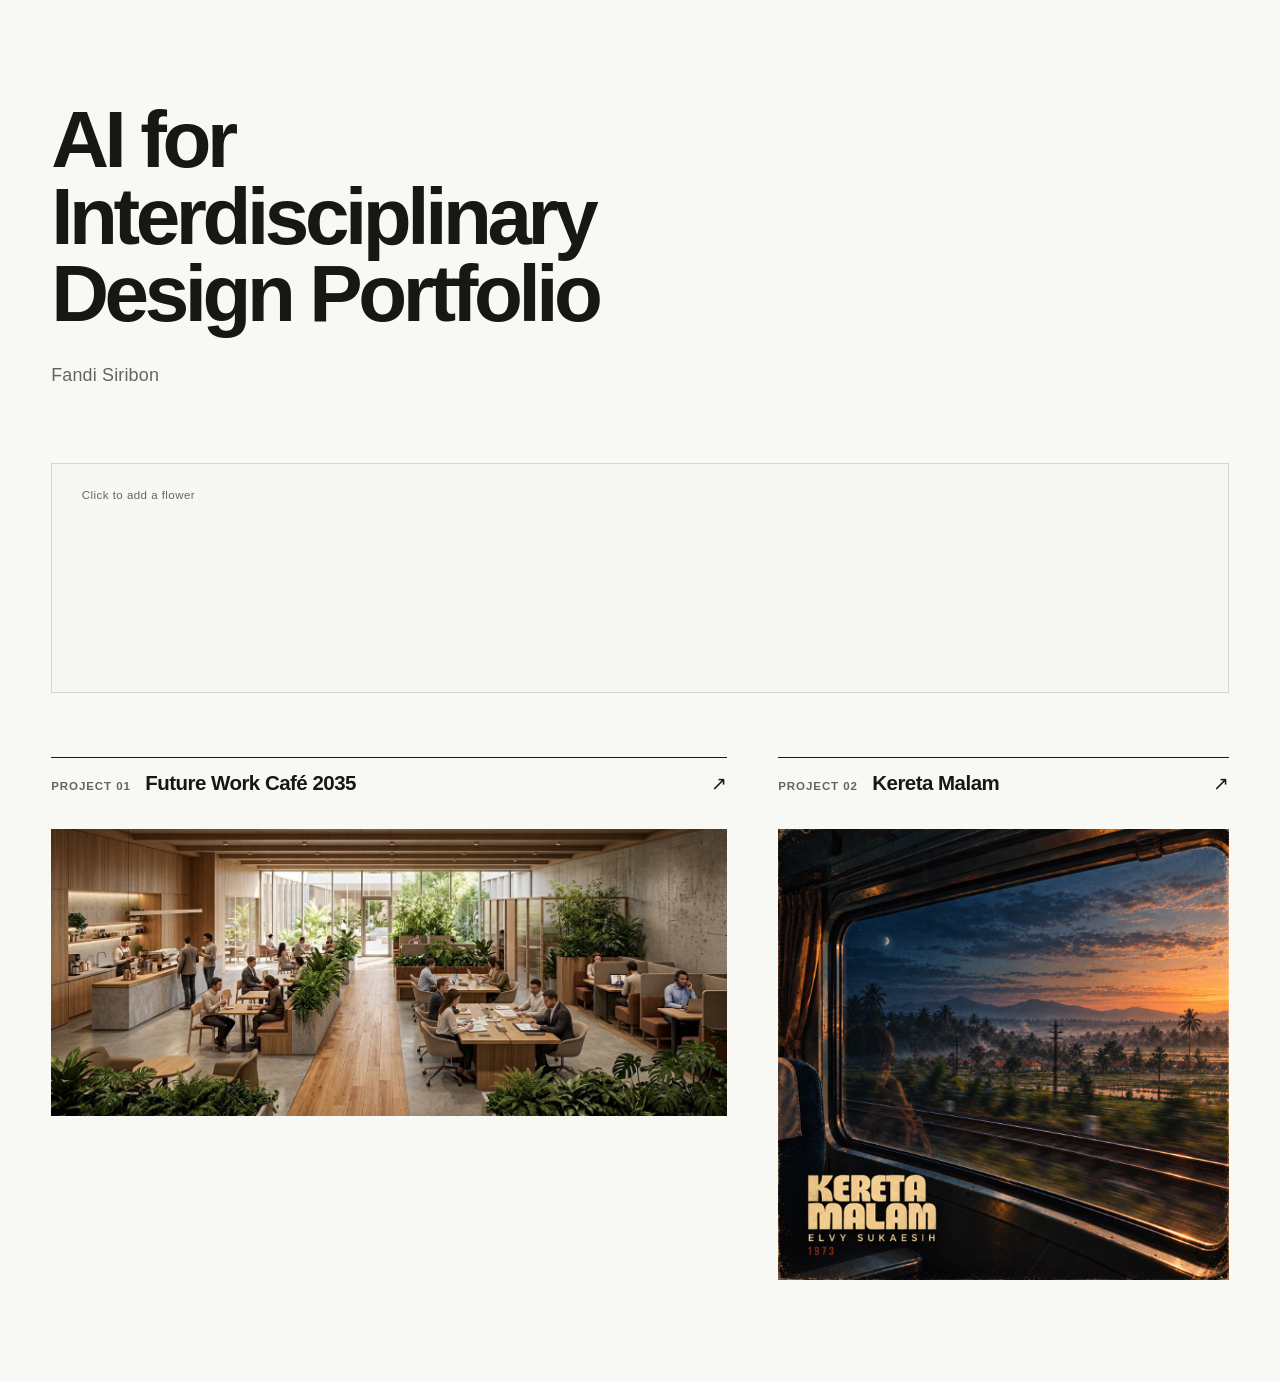
==== index.html @ 81c1ef1a "Publish portfolio website" ====
<!doctype html>
<html lang="en">
  <head>
    <meta charset="UTF-8" />
    <meta name="viewport" content="width=device-width, initial-scale=1" />
    <meta
      name="description"
      content="AI for Interdisciplinary Design Portfolio — Fandi Siribon"
    />
    <title>AI for Interdisciplinary Design Portfolio — Fandi Siribon</title>
    <link rel="stylesheet" href="styles.css" />
  </head>
  <body>
    <main>
      <header class="masthead page-shell">
        <h1>AI for Interdisciplinary<br />Design Portfolio</h1>
        <p class="portfolio-owner">Fandi Siribon</p>
      </header>

      <section class="flower-section page-shell" aria-label="Interactive flower area">
        <button
          class="flower-field"
          id="flower-field"
          type="button"
          aria-describedby="flower-instruction flower-status"
        >
          <span class="flower-instruction" id="flower-instruction">
            Click to add a flower
          </span>
          <span class="flower-layer" id="flower-layer" aria-hidden="true"></span>
        </button>
        <span class="visually-hidden" id="flower-status" aria-live="polite"></span>
      </section>

      <section class="projects page-shell" aria-label="Projects">
        <article class="project-card project-card--wide">
          <a class="project-link" href="future-work-cafe-2035.html">
            <div class="project-heading">
              <span class="project-number">Project 01</span>
              <h2 class="project-title">Future Work Café 2035</h2>
              <span class="project-arrow" aria-hidden="true">↗</span>
            </div>
            <span class="project-image-frame">
              <img
                src="Assets/1%20-%20CONCEPT.jpg"
                alt="Interior view of a café and shared workspace with wood finishes, tables, seating areas, and abundant planting"
              />
            </span>
          </a>
        </article>

        <article class="project-card project-card--square">
          <a class="project-link" href="kereta-malam.html">
            <div class="project-heading">
              <span class="project-number">Project 02</span>
              <h2 class="project-title">Kereta Malam</h2>
              <span class="project-arrow" aria-hidden="true">↗</span>
            </div>
            <span class="project-image-frame">
              <img
                src="Assets/2%20-%20FINAL%20PICTURE.png"
                alt="Square album cover showing a sunset landscape through a train window with the title Kereta Malam"
              />
            </span>
          </a>
        </article>
      </section>
    </main>

    <script src="script.js"></script>
  </body>
</html>
---- styles.css ----
:root {
  color-scheme: light;
  --background: #f8f8f5;
  --surface: #efefe9;
  --ink: #171814;
  --muted: #64655f;
  --line: #d5d6cf;
  --focus: #315b68;
  --page-gutter: clamp(1.25rem, 4vw, 4.5rem);
  --page-width: 96rem;
}

* {
  box-sizing: border-box;
}

html {
  background: var(--background);
}

body {
  margin: 0;
  background: var(--background);
  color: var(--ink);
  font-family:
    Inter, "Helvetica Neue", Helvetica, Arial, sans-serif;
  -webkit-font-smoothing: antialiased;
}

img {
  display: block;
  max-width: 100%;
}

.page-shell {
  width: min(100%, var(--page-width));
  margin-inline: auto;
  padding-inline: var(--page-gutter);
}

.masthead {
  padding-top: clamp(3.25rem, 8vw, 8rem);
}

h1 {
  max-width: 14ch;
  margin: 0;
  font-size: clamp(2.75rem, 6.25vw, 6.75rem);
  font-weight: 650;
  letter-spacing: -0.055em;
  line-height: 0.96;
}

.portfolio-owner {
  margin: clamp(1.25rem, 2.5vw, 2rem) 0 0;
  color: var(--muted);
  font-size: clamp(1rem, 1.4vw, 1.25rem);
  letter-spacing: 0.01em;
}

.flower-section {
  margin-top: clamp(3.5rem, 6vw, 6rem);
}

.flower-field {
  position: relative;
  display: block;
  width: 100%;
  height: clamp(13rem, 18vw, 17rem);
  margin: 0;
  overflow: hidden;
  border: 1px solid var(--line);
  border-radius: 0;
  background:
    linear-gradient(rgba(255, 255, 255, 0.42), rgba(255, 255, 255, 0.42)),
    var(--surface);
  color: var(--ink);
  font: inherit;
  text-align: left;
  touch-action: manipulation;
  cursor: crosshair;
  -webkit-tap-highlight-color: transparent;
}

.flower-field:focus-visible {
  outline: 3px solid var(--focus);
  outline-offset: 4px;
}

.flower-instruction {
  position: absolute;
  z-index: 2;
  top: 1.25rem;
  left: 1.25rem;
  padding: 0.4rem 0.6rem;
  background: rgba(248, 248, 245, 0.9);
  color: var(--muted);
  font-size: 0.72rem;
  font-weight: 500;
  letter-spacing: 0.04em;
  line-height: 1;
  pointer-events: none;
}

.flower-layer {
  position: absolute;
  inset: 0;
  pointer-events: none;
}

.flower {
  position: absolute;
  width: var(--flower-size);
  height: var(--flower-size);
  transform: translate(-50%, -50%) rotate(var(--flower-rotation));
  filter: drop-shadow(0 2px 2px rgba(23, 24, 20, 0.08));
  animation: flower-bloom 260ms cubic-bezier(0.2, 0.85, 0.35, 1.2) both;
}

.flower svg {
  display: block;
  width: 100%;
  height: 100%;
  overflow: visible;
}

@keyframes flower-bloom {
  from {
    opacity: 0;
    transform: translate(-50%, -50%) rotate(var(--flower-rotation)) scale(0.35);
  }
  to {
    opacity: 1;
    transform: translate(-50%, -50%) rotate(var(--flower-rotation)) scale(1);
  }
}

.projects {
  display: grid;
  grid-template-columns: minmax(0, 3fr) minmax(0, 2fr);
  gap: clamp(2rem, 4vw, 4.5rem);
  align-items: start;
  padding-top: clamp(3rem, 5vw, 4.75rem);
  padding-bottom: clamp(4rem, 8vw, 8rem);
}

.project-card,
.project-link {
  min-width: 0;
}

.project-link {
  display: block;
  color: inherit;
  text-decoration: none;
}

.project-heading {
  display: grid;
  grid-template-columns: auto minmax(0, 1fr) auto;
  gap: 0.9rem;
  align-items: baseline;
  min-height: 4.5rem;
  padding: 0.9rem 0;
  border-top: 1px solid var(--ink);
}

.project-number {
  color: var(--muted);
  font-size: 0.72rem;
  font-weight: 600;
  letter-spacing: 0.08em;
  text-transform: uppercase;
}

.project-title {
  margin: 0;
  font-size: clamp(1.05rem, 1.6vw, 1.5rem);
  font-weight: 550;
  letter-spacing: -0.025em;
  line-height: 1.1;
}

.project-arrow {
  font-size: 1.2rem;
  line-height: 1;
  transition: transform 180ms ease;
}

.project-image-frame {
  display: block;
  overflow: hidden;
  background: #ecece7;
}

.project-image-frame img {
  width: 100%;
  height: auto;
  transition: opacity 180ms ease;
}

.project-link:hover .project-arrow,
.project-link:focus-visible .project-arrow {
  transform: translate(0.2rem, -0.2rem);
}

.project-link:hover .project-image-frame img {
  opacity: 0.9;
}

.project-link:focus-visible {
  outline: 3px solid var(--focus);
  outline-offset: 5px;
}

.visually-hidden {
  position: absolute;
  width: 1px;
  height: 1px;
  padding: 0;
  margin: -1px;
  overflow: hidden;
  clip: rect(0, 0, 0, 0);
  white-space: nowrap;
  border: 0;
}

@media (max-width: 48rem) {
  .masthead {
    padding-top: 2.5rem;
  }

  h1 {
    max-width: 12ch;
    font-size: clamp(2.55rem, 12vw, 4.75rem);
  }

  .flower-section {
    margin-top: 3.5rem;
  }

  .flower-field {
    height: clamp(13rem, 55vw, 16rem);
  }

  .projects {
    grid-template-columns: 1fr;
    gap: 4.5rem;
    padding-top: 3.75rem;
    padding-bottom: 4rem;
  }

  .project-heading {
    min-height: 0;
  }
}

@media (max-width: 28rem) {
  .project-heading {
    grid-template-columns: 1fr auto;
    gap: 0.4rem 1rem;
  }

  .project-number {
    grid-column: 1;
  }

  .project-title {
    grid-column: 1;
  }

  .project-arrow {
    grid-column: 2;
    grid-row: 1 / span 2;
    align-self: center;
  }
}

@media (prefers-reduced-motion: reduce) {
  *,
  *::before,
  *::after {
    scroll-behavior: auto !important;
    animation-duration: 0.01ms !important;
    animation-iteration-count: 1 !important;
    transition-duration: 0.01ms !important;
  }
}
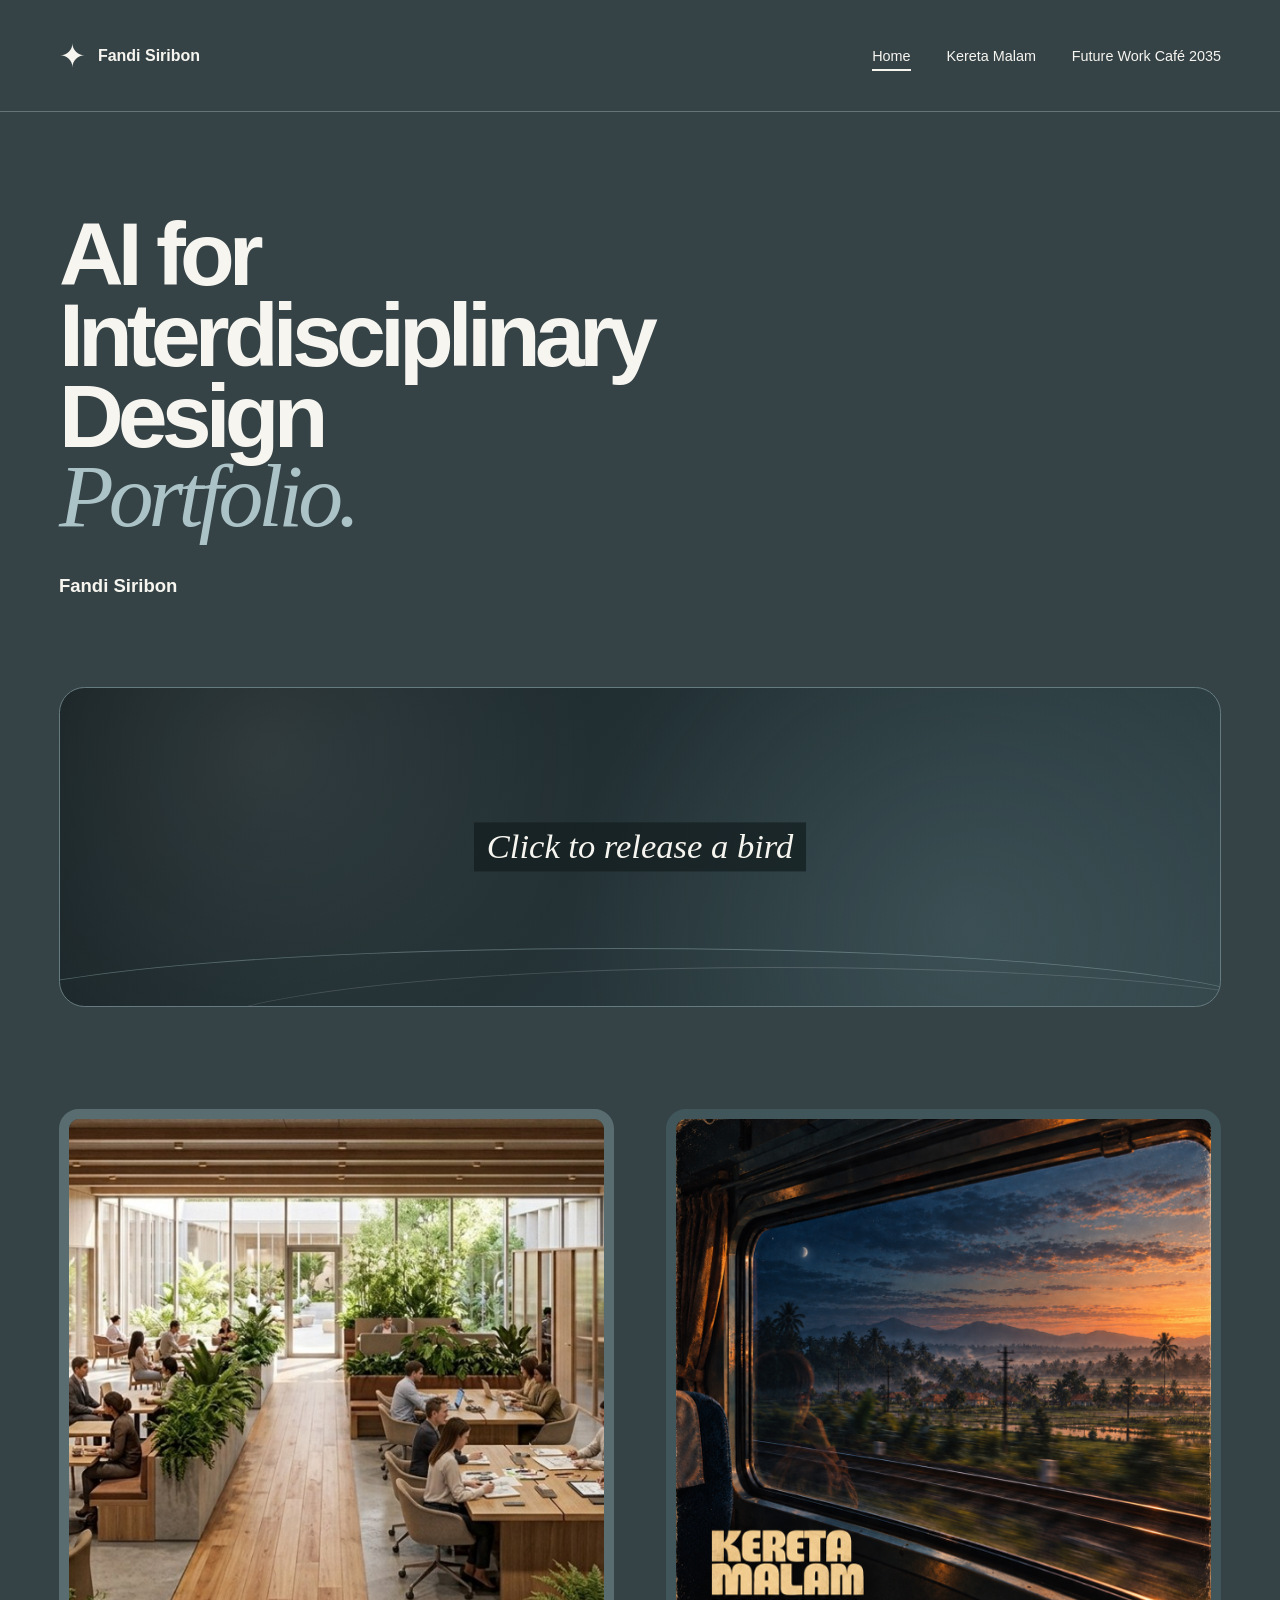
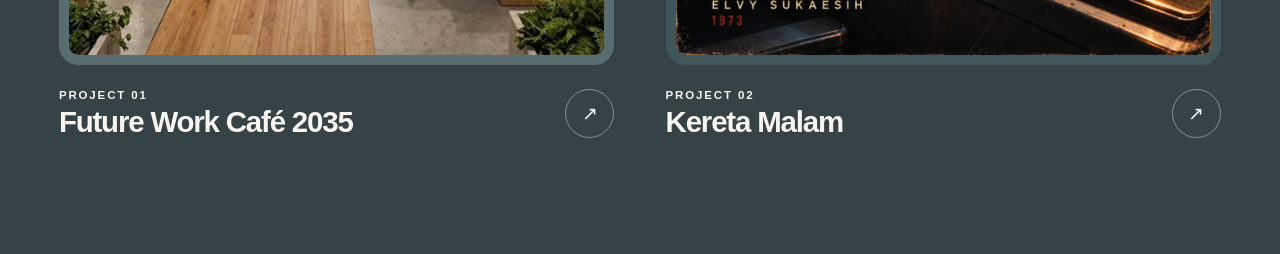
==== commit 87a14c92: "Finalize approved portfolio redesign" ====
--- a/index.html
+++ b/index.html
@@ -11,25 +11,40 @@
     <link rel="stylesheet" href="styles.css" />
   </head>
   <body>
+    <header class="site-header page-shell">
+      <a class="brand" href="index.html" aria-label="Fandi Siribon — Home">
+        <span class="brand-mark" aria-hidden="true">✦</span>
+        <span>Fandi Siribon</span>
+      </a>
+      <nav class="primary-nav" aria-label="Primary navigation">
+        <a href="index.html" aria-current="page">Home</a>
+        <a href="kereta-malam.html">Kereta Malam</a>
+        <a href="future-work-cafe-2035.html">Future Work Café 2035</a>
+      </nav>
+    </header>
+
     <main>
-      <header class="masthead page-shell">
-        <h1>AI for Interdisciplinary<br />Design Portfolio</h1>
+      <section class="masthead page-shell" aria-labelledby="portfolio-title">
+        <h1 id="portfolio-title">
+          <span>AI for Interdisciplinary Design</span>
+          <em>Portfolio.</em>
+        </h1>
         <p class="portfolio-owner">Fandi Siribon</p>
-      </header>
+      </section>
 
-      <section class="flower-section page-shell" aria-label="Interactive flower area">
+      <section class="bird-section page-shell" aria-label="Interactive bird area">
         <button
-          class="flower-field"
-          id="flower-field"
+          class="bird-field"
+          id="bird-field"
           type="button"
-          aria-describedby="flower-instruction flower-status"
+          aria-describedby="bird-instruction bird-status"
         >
-          <span class="flower-instruction" id="flower-instruction">
-            Click to add a flower
+          <span class="bird-instruction" id="bird-instruction">
+            Click to release a bird
           </span>
-          <span class="flower-layer" id="flower-layer" aria-hidden="true"></span>
+          <span class="bird-layer" id="bird-layer" aria-hidden="true"></span>
         </button>
-        <span class="visually-hidden" id="flower-status" aria-live="polite"></span>
+        <span class="visually-hidden" id="bird-status" aria-live="polite"></span>
       </section>
 
       <section class="projects page-shell" aria-label="Projects">
--- a/styles.css
+++ b/styles.css
@@ -1,13 +1,17 @@
 :root {
   color-scheme: light;
-  --background: #f8f8f5;
-  --surface: #efefe9;
-  --ink: #171814;
-  --muted: #64655f;
-  --line: #d5d6cf;
-  --focus: #315b68;
-  --page-gutter: clamp(1.25rem, 4vw, 4.5rem);
-  --page-width: 96rem;
+  --background: #354347;
+  --surface: #182225;
+  --ink: #f7f5ef;
+  --muted: #b9c3c4;
+  --purple: #f7f5ef;
+  --purple-soft: #40565a;
+  --coral: #abc3c6;
+  --peach: #596d70;
+  --line: #647478;
+  --focus: #d6eded;
+  --page-gutter: clamp(1.25rem, 4.6vw, 5.5rem);
+  --page-width: 100rem;
 }
 
 * {
@@ -16,14 +20,14 @@
 
 html {
   background: var(--background);
+  scroll-behavior: smooth;
 }
 
 body {
   margin: 0;
   background: var(--background);
   color: var(--ink);
-  font-family:
-    Inter, "Helvetica Neue", Helvetica, Arial, sans-serif;
+  font-family: Inter, "Helvetica Neue", Helvetica, Arial, sans-serif;
   -webkit-font-smoothing: antialiased;
 }
 
@@ -38,110 +42,228 @@
   padding-inline: var(--page-gutter);
 }
 
+.site-header {
+  display: flex;
+  min-height: 7rem;
+  align-items: center;
+  justify-content: space-between;
+  gap: 2rem;
+  border-bottom: 1px solid var(--line);
+}
+
+.brand,
+.primary-nav a {
+  color: inherit;
+  text-decoration: none;
+}
+
+.brand {
+  display: inline-flex;
+  align-items: center;
+  gap: 0.75rem;
+  font-size: 1rem;
+  font-weight: 700;
+  white-space: nowrap;
+}
+
+.brand-mark {
+  color: var(--purple);
+  font-size: 2rem;
+  font-weight: 400;
+  line-height: 1;
+}
+
+.primary-nav {
+  display: flex;
+  align-items: center;
+  gap: clamp(1rem, 2.8vw, 2.5rem);
+  font-size: 0.9rem;
+}
+
+.primary-nav a {
+  position: relative;
+  padding: 0.7rem 0;
+}
+
+.primary-nav a::after {
+  position: absolute;
+  right: 0;
+  bottom: 0.25rem;
+  left: 0;
+  height: 2px;
+  background: var(--purple);
+  content: "";
+  transform: scaleX(0);
+  transform-origin: right;
+  transition: transform 180ms ease;
+}
+
+.primary-nav a:hover::after,
+.primary-nav a:focus-visible::after,
+.primary-nav a[aria-current="page"]::after {
+  transform: scaleX(1);
+  transform-origin: left;
+}
+
 .masthead {
-  padding-top: clamp(3.25rem, 8vw, 8rem);
+  padding-top: clamp(4rem, 8vw, 8rem);
 }
 
 h1 {
-  max-width: 14ch;
+  display: flex;
+  max-width: 15ch;
   margin: 0;
-  font-size: clamp(2.75rem, 6.25vw, 6.75rem);
+  flex-wrap: wrap;
+  align-items: baseline;
+  column-gap: 0.2em;
+  color: var(--purple);
+  font-size: clamp(3.25rem, 7vw, 7.5rem);
+  font-weight: 700;
+  letter-spacing: -0.065em;
+  line-height: 0.9;
+}
+
+h1 em {
+  color: var(--coral);
+  font-family: Georgia, "Times New Roman", serif;
+  font-weight: 400;
+  letter-spacing: -0.055em;
+}
+
+.portfolio-owner {
+  margin: clamp(1.6rem, 3vw, 2.4rem) 0 0;
+  color: var(--ink);
+  font-size: clamp(1rem, 1.45vw, 1.3rem);
   font-weight: 650;
-  letter-spacing: -0.055em;
-  line-height: 0.96;
-}
-
-.portfolio-owner {
-  margin: clamp(1.25rem, 2.5vw, 2rem) 0 0;
-  color: var(--muted);
-  font-size: clamp(1rem, 1.4vw, 1.25rem);
-  letter-spacing: 0.01em;
-}
-
-.flower-section {
-  margin-top: clamp(3.5rem, 6vw, 6rem);
-}
-
-.flower-field {
+}
+
+.bird-section {
+  margin-top: clamp(4rem, 7vw, 7rem);
+}
+
+.bird-field {
   position: relative;
   display: block;
   width: 100%;
-  height: clamp(13rem, 18vw, 17rem);
+  height: clamp(16rem, 25vw, 24rem);
   margin: 0;
   overflow: hidden;
-  border: 1px solid var(--line);
-  border-radius: 0;
+  border: 1px solid #667b7f;
+  border-radius: clamp(1.4rem, 2vw, 2rem);
   background:
-    linear-gradient(rgba(255, 255, 255, 0.42), rgba(255, 255, 255, 0.42)),
-    var(--surface);
-  color: var(--ink);
+    radial-gradient(circle at 18% 20%, rgba(255, 255, 255, 0.09), transparent 33%),
+    radial-gradient(circle at 78% 75%, rgba(116, 151, 157, 0.22), transparent 42%),
+    linear-gradient(135deg, #172124 0%, #263539 58%, #314347 100%);
+  color: var(--purple);
   font: inherit;
-  text-align: left;
   touch-action: manipulation;
   cursor: crosshair;
+  isolation: isolate;
   -webkit-tap-highlight-color: transparent;
 }
 
-.flower-field:focus-visible {
+.bird-field::before,
+.bird-field::after {
+  position: absolute;
+  z-index: 0;
+  right: -5%;
+  bottom: -4.5rem;
+  left: -8%;
+  height: 8rem;
+  border: 1px solid rgba(183, 211, 214, 0.34);
+  border-radius: 50% 50% 0 0;
+  content: "";
+  pointer-events: none;
+}
+
+.bird-field::after {
+  right: -12%;
+  bottom: -5.7rem;
+  left: 12%;
+  border-color: rgba(255, 255, 255, 0.16);
+}
+
+.bird-field:focus-visible {
   outline: 3px solid var(--focus);
-  outline-offset: 4px;
-}
-
-.flower-instruction {
+  outline-offset: 5px;
+}
+
+.bird-instruction {
   position: absolute;
   z-index: 2;
-  top: 1.25rem;
-  left: 1.25rem;
-  padding: 0.4rem 0.6rem;
-  background: rgba(248, 248, 245, 0.9);
-  color: var(--muted);
-  font-size: 0.72rem;
-  font-weight: 500;
-  letter-spacing: 0.04em;
-  line-height: 1;
+  top: 50%;
+  left: 50%;
+  padding: 0.35rem 0.8rem;
+  background: rgba(20, 30, 32, 0.74);
+  color: var(--purple);
+  font-family: Georgia, "Times New Roman", serif;
+  font-size: clamp(1.35rem, 2.7vw, 2.4rem);
+  font-style: italic;
+  line-height: 1.1;
   pointer-events: none;
-}
-
-.flower-layer {
-  position: absolute;
+  transform: translate(-50%, -50%);
+  white-space: nowrap;
+}
+
+.bird-layer {
+  position: absolute;
+  z-index: 3;
   inset: 0;
   pointer-events: none;
 }
 
-.flower {
-  position: absolute;
-  width: var(--flower-size);
-  height: var(--flower-size);
-  transform: translate(-50%, -50%) rotate(var(--flower-rotation));
-  filter: drop-shadow(0 2px 2px rgba(23, 24, 20, 0.08));
-  animation: flower-bloom 260ms cubic-bezier(0.2, 0.85, 0.35, 1.2) both;
-}
-
-.flower svg {
+.bird {
+  position: absolute;
+  width: var(--bird-size);
+  transform: translate(-50%, -50%) rotate(var(--bird-tilt));
+  filter: drop-shadow(0 5px 5px rgba(57, 28, 91, 0.14));
+  animation: bird-release 480ms cubic-bezier(0.2, 0.85, 0.35, 1.15) both;
+}
+
+.bird svg {
   display: block;
   width: 100%;
-  height: 100%;
+  height: auto;
   overflow: visible;
 }
 
-@keyframes flower-bloom {
+.bird-wing {
+  transform-box: fill-box;
+  transform-origin: center bottom;
+  animation: wing-flap var(--wing-speed) ease-in-out infinite alternate;
+}
+
+.bird-wing--right {
+  animation-delay: -160ms;
+}
+
+@keyframes bird-release {
   from {
     opacity: 0;
-    transform: translate(-50%, -50%) rotate(var(--flower-rotation)) scale(0.35);
+    transform: translate(-50%, 10%) rotate(var(--bird-tilt)) scale(0.3);
   }
   to {
     opacity: 1;
-    transform: translate(-50%, -50%) rotate(var(--flower-rotation)) scale(1);
+    transform: translate(-50%, -50%) rotate(var(--bird-tilt)) scale(1);
+  }
+}
+
+@keyframes wing-flap {
+  from {
+    transform: rotate(-8deg) scaleY(0.88);
+  }
+  to {
+    transform: rotate(7deg) scaleY(1.05);
   }
 }
 
 .projects {
   display: grid;
-  grid-template-columns: minmax(0, 3fr) minmax(0, 2fr);
-  gap: clamp(2rem, 4vw, 4.5rem);
+  grid-template-columns: minmax(0, 1fr) minmax(0, 1fr);
+  gap: clamp(2rem, 4vw, 4rem);
   align-items: start;
-  padding-top: clamp(3rem, 5vw, 4.75rem);
-  padding-bottom: clamp(4rem, 8vw, 8rem);
+  padding-top: clamp(5rem, 8vw, 8rem);
+  padding-bottom: clamp(5rem, 9vw, 9rem);
 }
 
 .project-card,
@@ -150,64 +272,98 @@
 }
 
 .project-link {
-  display: block;
+  display: flex;
   color: inherit;
+  flex-direction: column;
   text-decoration: none;
 }
 
 .project-heading {
   display: grid;
-  grid-template-columns: auto minmax(0, 1fr) auto;
-  gap: 0.9rem;
-  align-items: baseline;
-  min-height: 4.5rem;
-  padding: 0.9rem 0;
-  border-top: 1px solid var(--ink);
+  grid-template-columns: minmax(0, 1fr) auto;
+  gap: 0.35rem 1rem;
+  align-items: center;
+  order: 2;
+  padding-top: 1.5rem;
 }
 
 .project-number {
-  color: var(--muted);
+  grid-column: 1;
+  color: var(--purple);
   font-size: 0.72rem;
-  font-weight: 600;
-  letter-spacing: 0.08em;
+  font-weight: 650;
+  letter-spacing: 0.16em;
   text-transform: uppercase;
 }
 
 .project-title {
+  grid-column: 1;
   margin: 0;
-  font-size: clamp(1.05rem, 1.6vw, 1.5rem);
-  font-weight: 550;
-  letter-spacing: -0.025em;
-  line-height: 1.1;
+  font-size: clamp(1.45rem, 2.3vw, 2.15rem);
+  font-weight: 650;
+  letter-spacing: -0.04em;
+  line-height: 1.05;
 }
 
 .project-arrow {
+  display: grid;
+  width: 3.1rem;
+  height: 3.1rem;
+  grid-column: 2;
+  grid-row: 1 / span 2;
+  align-self: center;
+  border: 1px solid #839599;
+  border-radius: 50%;
+  color: var(--purple);
   font-size: 1.2rem;
   line-height: 1;
-  transition: transform 180ms ease;
+  place-items: center;
+  transition: background 180ms ease, color 180ms ease, transform 180ms ease;
 }
 
 .project-image-frame {
-  display: block;
+  display: grid;
+  width: 100%;
+  aspect-ratio: 1;
   overflow: hidden;
-  background: #ecece7;
+  border: 0.65rem solid var(--card-accent, var(--purple-soft));
+  border-radius: 1.25rem;
+  background: var(--surface);
+  order: 1;
+  place-items: center;
+  transition: transform 220ms ease, box-shadow 220ms ease;
+}
+
+.project-card--wide {
+  --card-accent: var(--peach);
+}
+
+.project-card--square {
+  --card-accent: var(--purple-soft);
 }
 
 .project-image-frame img {
   width: 100%;
-  height: auto;
-  transition: opacity 180ms ease;
+  height: 100%;
+  object-fit: cover;
+  object-position: center;
+}
+
+.project-link:hover .project-image-frame,
+.project-link:focus-visible .project-image-frame {
+  box-shadow: 0 1.1rem 2.5rem rgba(7, 12, 13, 0.34);
+  transform: translateY(-0.35rem);
 }
 
 .project-link:hover .project-arrow,
 .project-link:focus-visible .project-arrow {
-  transform: translate(0.2rem, -0.2rem);
-}
-
-.project-link:hover .project-image-frame img {
-  opacity: 0.9;
-}
-
+  background: var(--purple);
+  color: #fff;
+  transform: translate(0.15rem, -0.15rem);
+}
+
+.brand:focus-visible,
+.primary-nav a:focus-visible,
 .project-link:focus-visible {
   outline: 3px solid var(--focus);
   outline-offset: 5px;
@@ -220,59 +376,90 @@
   padding: 0;
   margin: -1px;
   overflow: hidden;
+  border: 0;
   clip: rect(0, 0, 0, 0);
   white-space: nowrap;
-  border: 0;
-}
-
-@media (max-width: 48rem) {
-  .masthead {
-    padding-top: 2.5rem;
+}
+
+@media (max-width: 58rem) {
+  .site-header {
+    min-height: 0;
+    padding-top: 1.25rem;
+    padding-bottom: 1.25rem;
+    align-items: flex-start;
+  }
+
+  .primary-nav {
+    justify-content: flex-end;
+    flex-wrap: wrap;
   }
 
   h1 {
     max-width: 12ch;
-    font-size: clamp(2.55rem, 12vw, 4.75rem);
-  }
-
-  .flower-section {
-    margin-top: 3.5rem;
-  }
-
-  .flower-field {
-    height: clamp(13rem, 55vw, 16rem);
+    font-size: clamp(3rem, 10vw, 5.8rem);
   }
 
   .projects {
     grid-template-columns: 1fr;
+    gap: 5rem;
+  }
+
+}
+
+@media (max-width: 40rem) {
+  .site-header {
+    display: block;
+  }
+
+  .brand {
+    margin-bottom: 1rem;
+  }
+
+  .primary-nav {
+    justify-content: flex-start;
+    gap: 0.45rem 1.2rem;
+    font-size: 0.78rem;
+  }
+
+  .masthead {
+    padding-top: 3.75rem;
+  }
+
+  h1 {
+    font-size: clamp(2.45rem, 12.8vw, 4.2rem);
+    line-height: 0.92;
+  }
+
+  .bird-section {
+    margin-top: 3.75rem;
+  }
+
+  .bird-field {
+    height: 15rem;
+    border-radius: 1.2rem;
+  }
+
+  .bird-instruction {
+    max-width: 80%;
+    font-size: 1.35rem;
+    text-align: center;
+    white-space: normal;
+  }
+
+  .projects {
     gap: 4.5rem;
-    padding-top: 3.75rem;
-    padding-bottom: 4rem;
-  }
-
-  .project-heading {
-    min-height: 0;
-  }
-}
-
-@media (max-width: 28rem) {
-  .project-heading {
-    grid-template-columns: 1fr auto;
-    gap: 0.4rem 1rem;
-  }
-
-  .project-number {
-    grid-column: 1;
-  }
-
-  .project-title {
-    grid-column: 1;
+    padding-top: 4.5rem;
+    padding-bottom: 4.5rem;
+  }
+
+  .project-image-frame {
+    border-width: 0.45rem;
+    border-radius: 1rem;
   }
 
   .project-arrow {
-    grid-column: 2;
-    grid-row: 1 / span 2;
-    align-self: center;
+    width: 2.75rem;
+    height: 2.75rem;
   }
 }
 
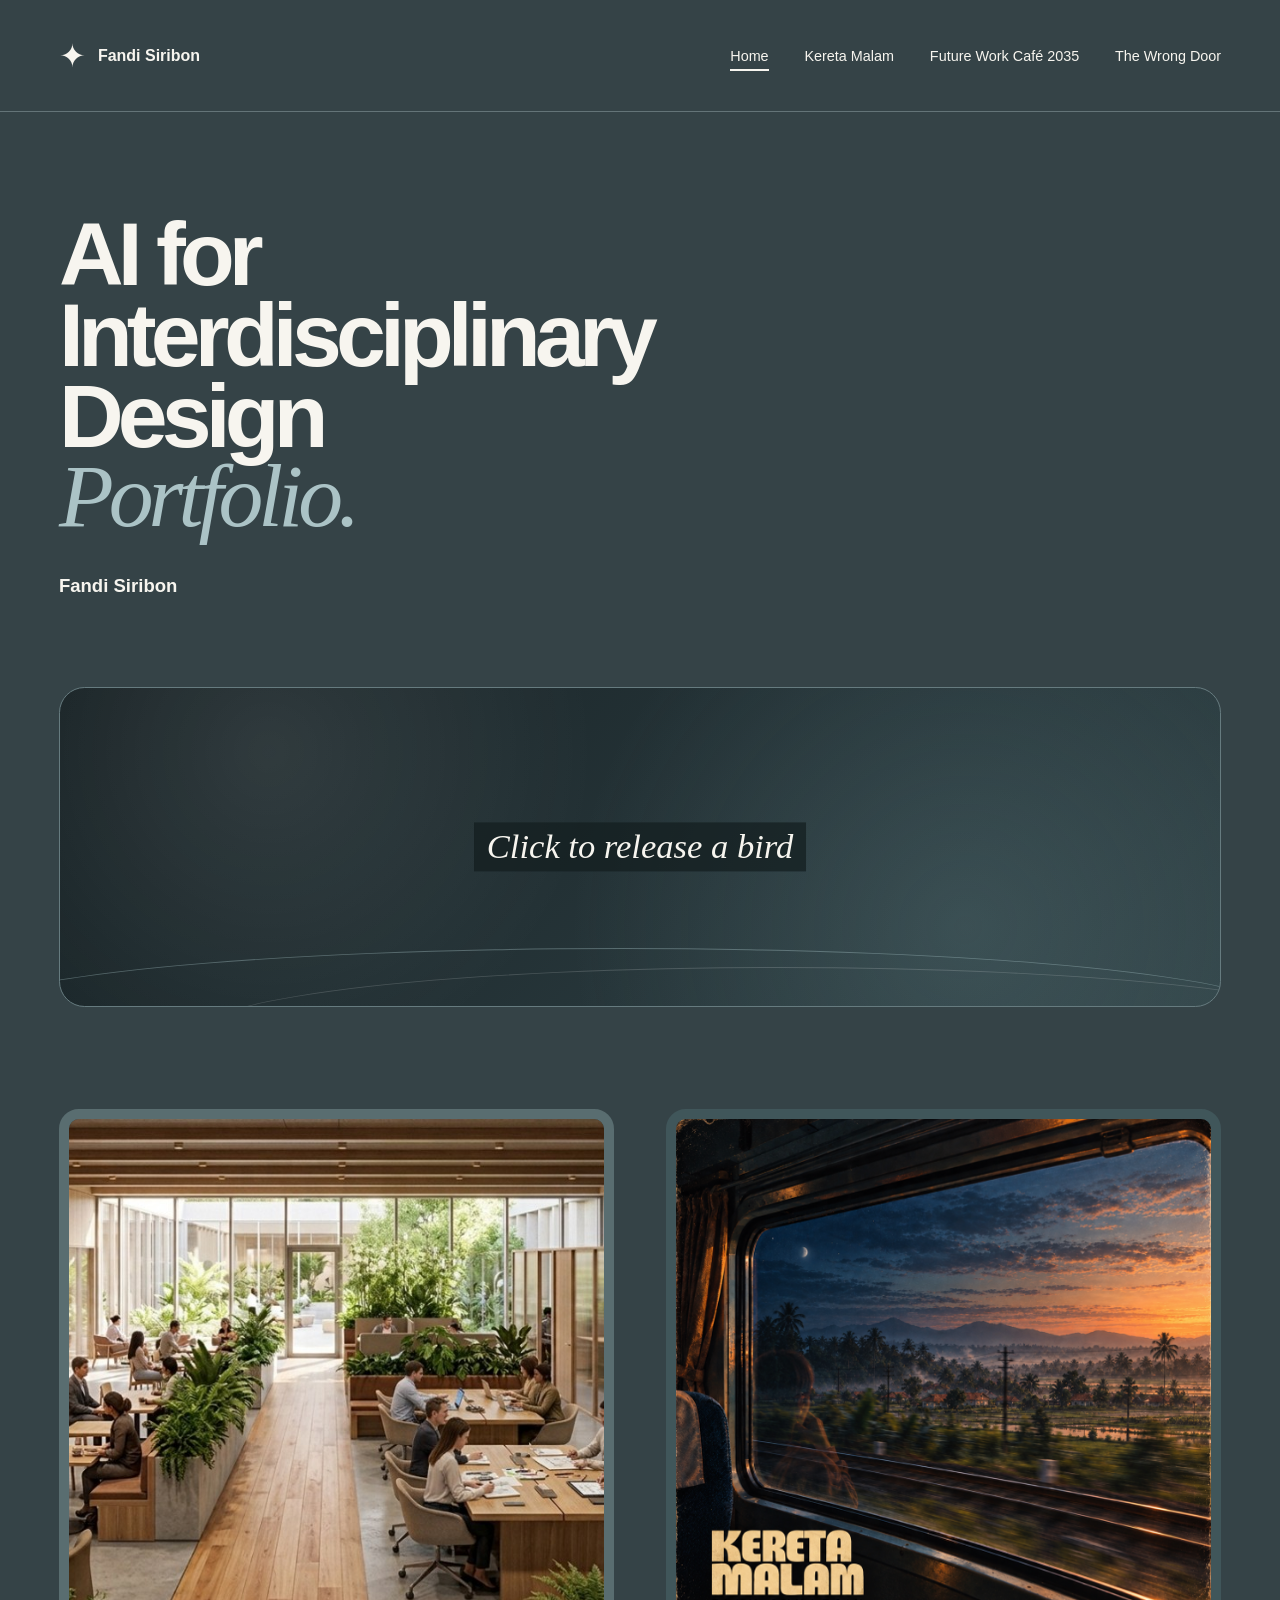
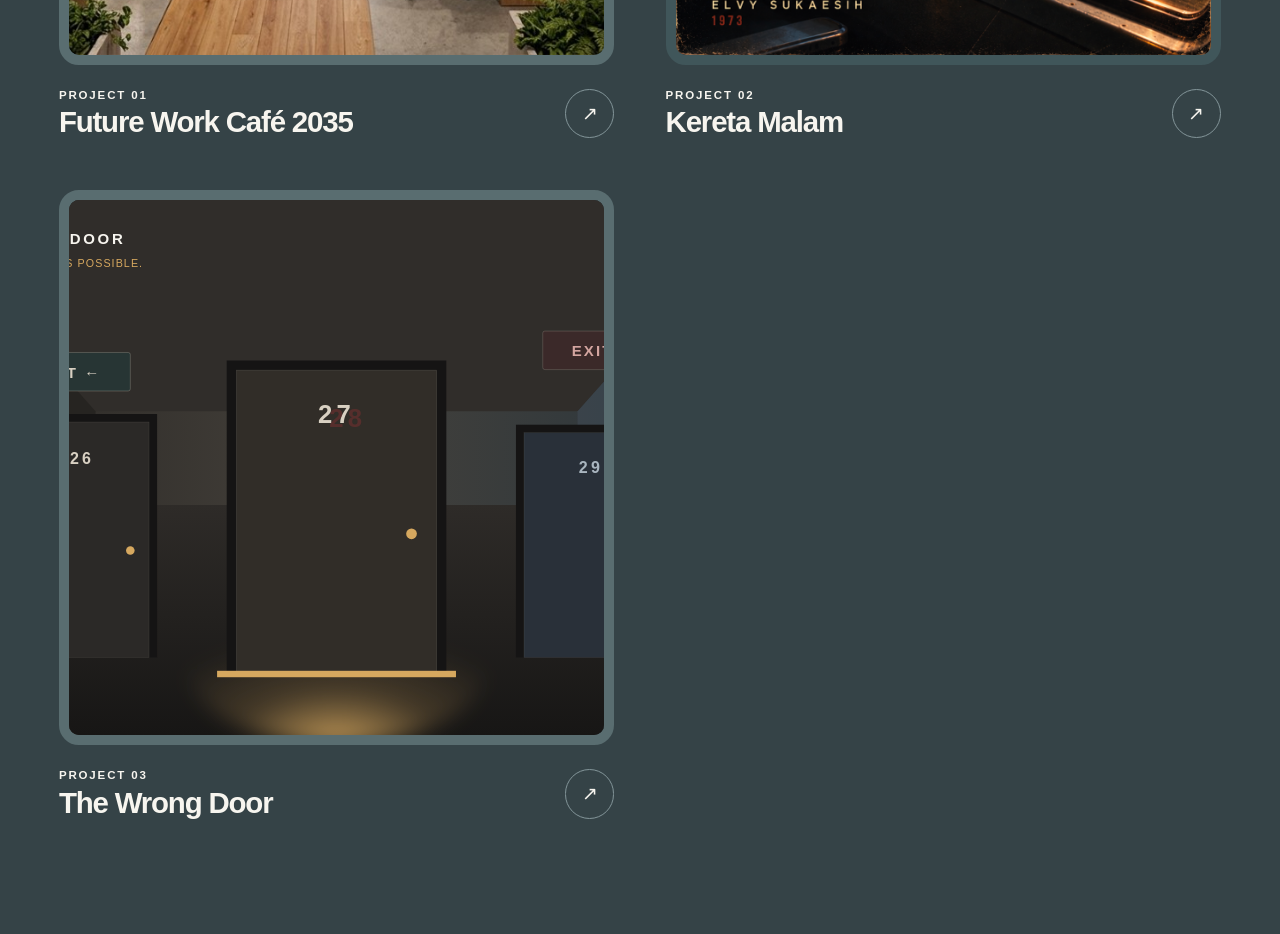
==== commit 0768117d: "Add Week 1 Hallucination proposal" ====
--- a/index.html
+++ b/index.html
@@ -20,6 +20,7 @@
         <a href="index.html" aria-current="page">Home</a>
         <a href="kereta-malam.html">Kereta Malam</a>
         <a href="future-work-cafe-2035.html">Future Work Café 2035</a>
+        <a href="hallucination-proposal.html">The Wrong Door</a>
       </nav>
     </header>
 
@@ -79,6 +80,22 @@
             </span>
           </a>
         </article>
+
+        <article class="project-card project-card--wide">
+          <a class="project-link" href="hallucination-proposal.html">
+            <div class="project-heading">
+              <span class="project-number">Project 03</span>
+              <h2 class="project-title">The Wrong Door</h2>
+              <span class="project-arrow" aria-hidden="true">↗</span>
+            </div>
+            <span class="project-image-frame">
+              <img
+                src="Assets/hallucination/wrong-door-thumbnail.svg"
+                alt="Dark symmetrical hallway with three numbered doors, contradictory exit signs, and warm light beneath the center door"
+              />
+            </span>
+          </a>
+        </article>
       </section>
     </main>
 
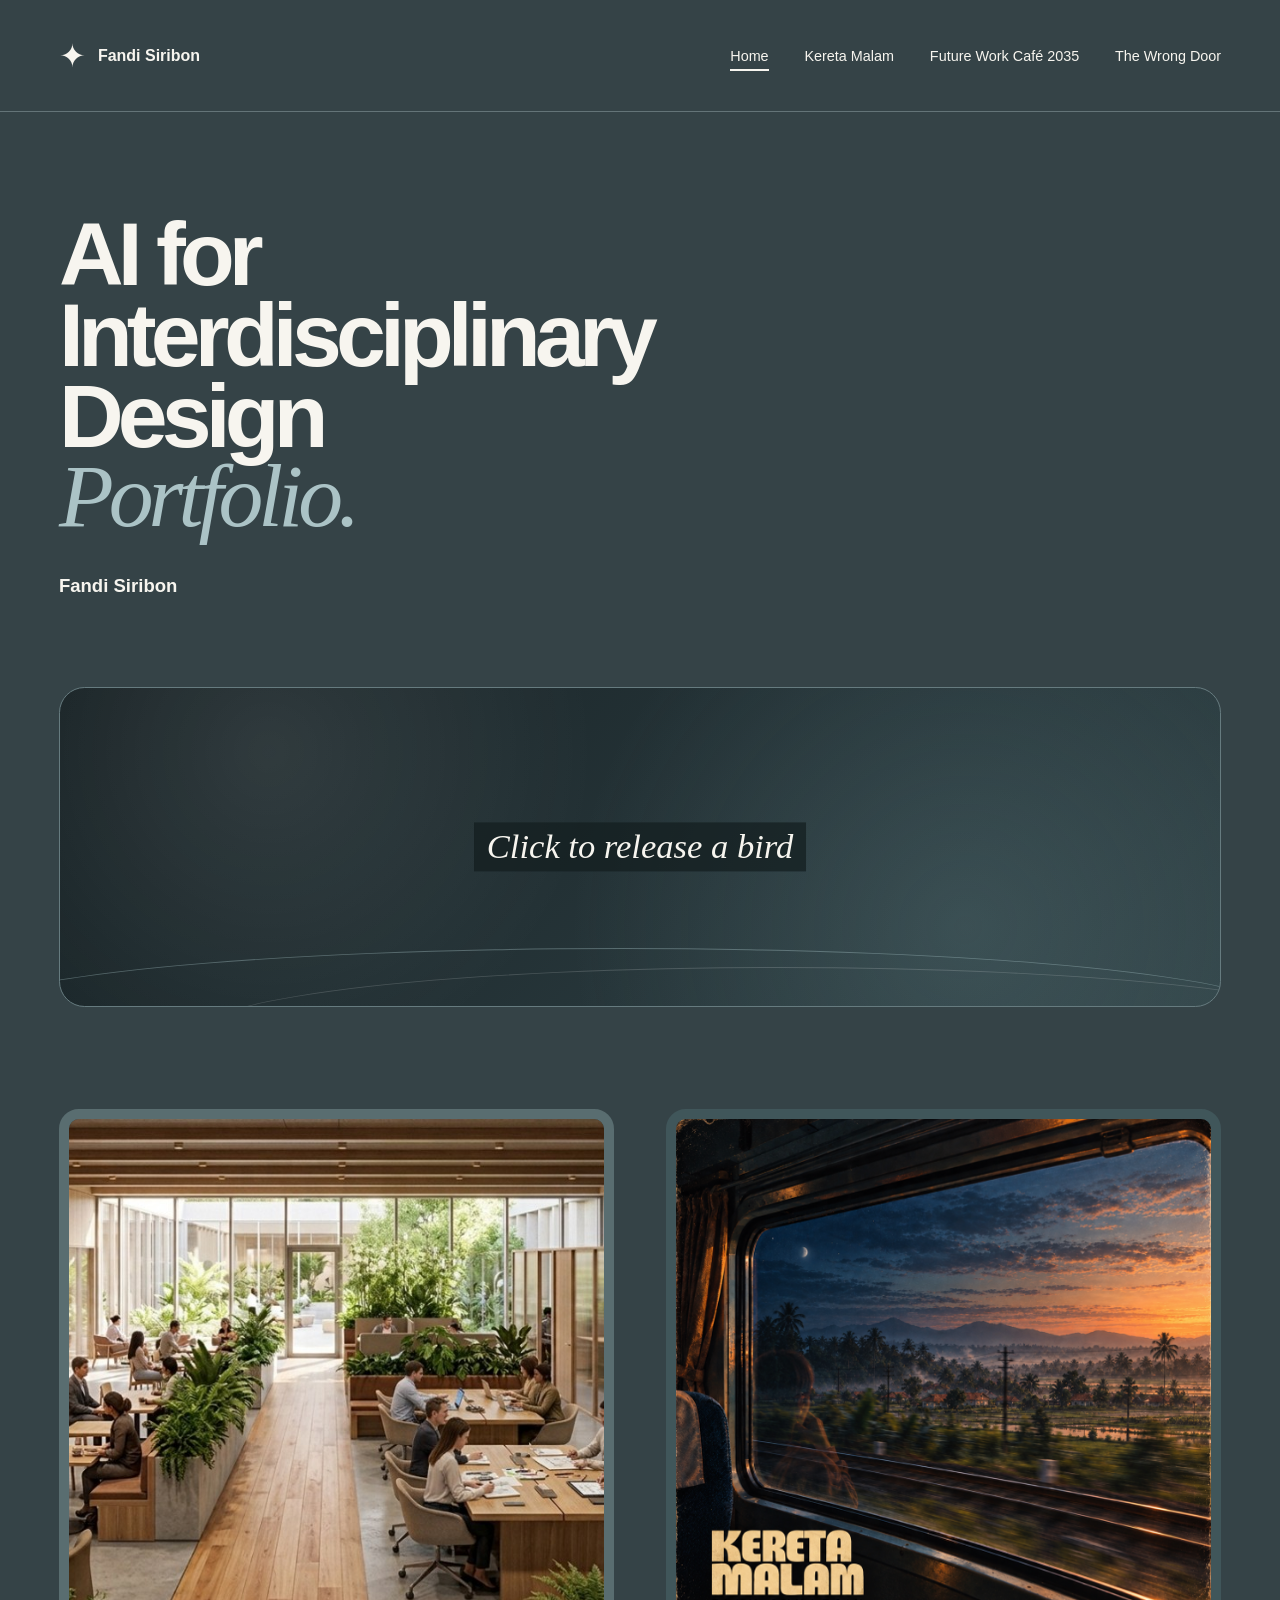
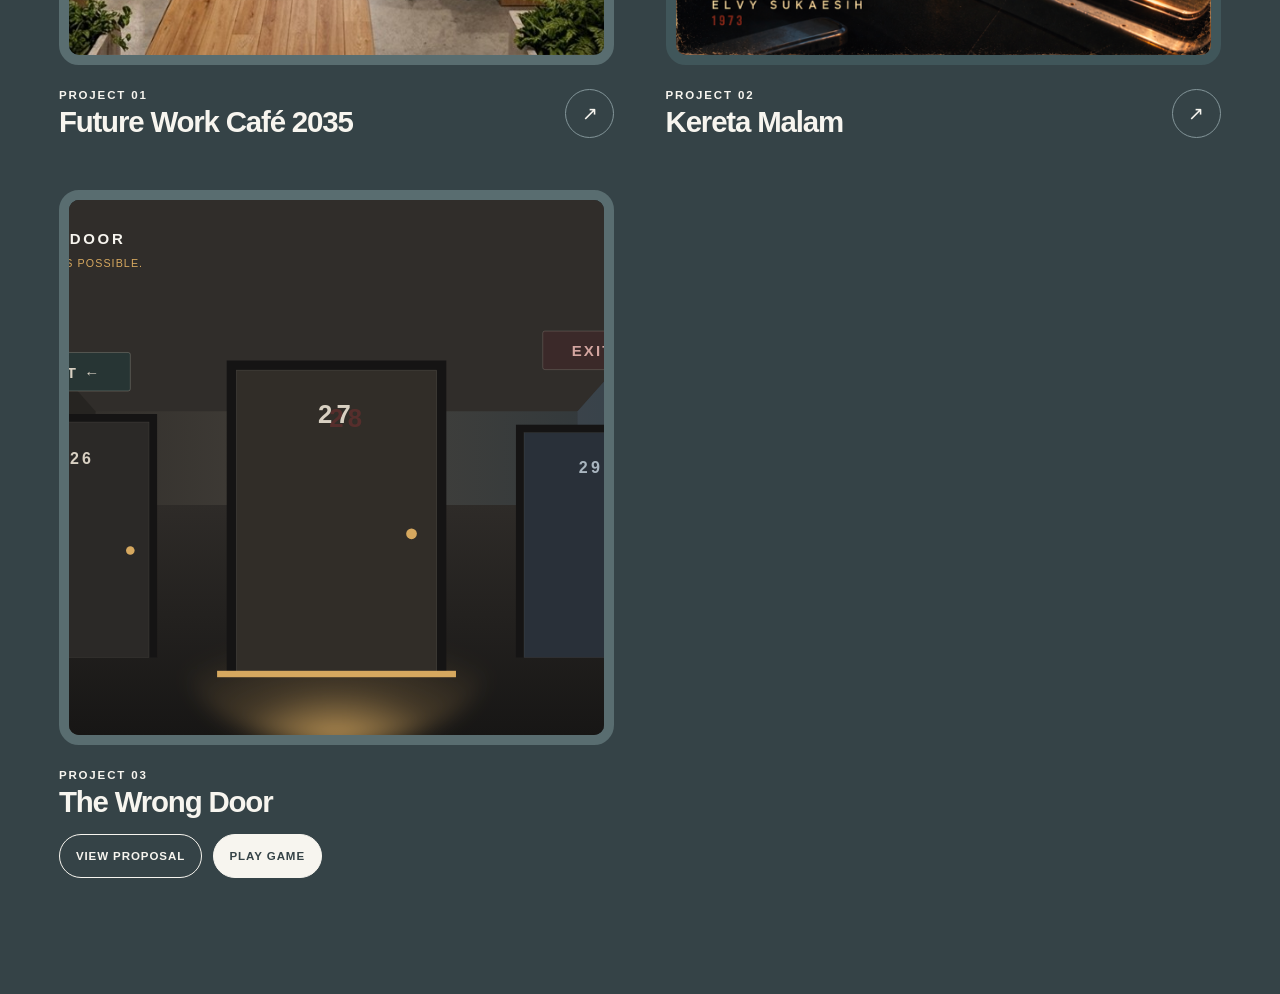
==== commit ef4c0ad4: "Add Week 2 Wrong Door playable draft" ====
--- a/index.html
+++ b/index.html
@@ -82,19 +82,28 @@
         </article>
 
         <article class="project-card project-card--wide">
-          <a class="project-link" href="hallucination-proposal.html">
+          <div class="project-link project-link--split">
             <div class="project-heading">
               <span class="project-number">Project 03</span>
               <h2 class="project-title">The Wrong Door</h2>
-              <span class="project-arrow" aria-hidden="true">↗</span>
             </div>
-            <span class="project-image-frame">
-              <img
-                src="Assets/hallucination/wrong-door-thumbnail.svg"
-                alt="Dark symmetrical hallway with three numbered doors, contradictory exit signs, and warm light beneath the center door"
-              />
-            </span>
-          </a>
+            <a
+              class="project-image-link"
+              href="hallucination-proposal.html"
+              aria-label="View The Wrong Door Week 1 game proposal"
+            >
+              <span class="project-image-frame">
+                <img
+                  src="Assets/hallucination/wrong-door-thumbnail.svg"
+                  alt="Dark symmetrical hallway with three numbered doors, contradictory exit signs, and warm light beneath the center door"
+                />
+              </span>
+            </a>
+            <div class="project-actions" aria-label="The Wrong Door project links">
+              <a class="project-action" href="hallucination-proposal.html">View proposal</a>
+              <a class="project-action project-action--primary" href="the-wrong-door.html">Play game</a>
+            </div>
+          </div>
         </article>
       </section>
     </main>
--- a/styles.css
+++ b/styles.css
@@ -278,6 +278,55 @@
   text-decoration: none;
 }
 
+.project-image-link {
+  display: block;
+  color: inherit;
+  order: 1;
+  text-decoration: none;
+}
+
+.project-actions {
+  display: flex;
+  flex-wrap: wrap;
+  gap: 0.65rem;
+  margin-top: 1rem;
+  order: 3;
+}
+
+.project-action {
+  display: inline-flex;
+  min-height: 2.8rem;
+  padding: 0.7rem 1rem;
+  align-items: center;
+  justify-content: center;
+  border: 1px solid var(--ink);
+  border-radius: 999px;
+  color: var(--ink);
+  font-size: 0.72rem;
+  font-weight: 750;
+  letter-spacing: 0.08em;
+  text-decoration: none;
+  text-transform: uppercase;
+  transition: background 180ms ease, color 180ms ease, transform 180ms ease;
+}
+
+.project-action:hover {
+  background: var(--ink);
+  color: var(--background);
+  transform: translateY(-2px);
+}
+
+.project-action--primary {
+  border-color: var(--ink);
+  background: var(--ink);
+  color: var(--background);
+}
+
+.project-action--primary:hover {
+  background: transparent;
+  color: var(--ink);
+}
+
 .project-heading {
   display: grid;
   grid-template-columns: minmax(0, 1fr) auto;
@@ -350,7 +399,8 @@
 }
 
 .project-link:hover .project-image-frame,
-.project-link:focus-visible .project-image-frame {
+.project-link:focus-visible .project-image-frame,
+.project-image-link:focus-visible .project-image-frame {
   box-shadow: 0 1.1rem 2.5rem rgba(7, 12, 13, 0.34);
   transform: translateY(-0.35rem);
 }
@@ -364,7 +414,9 @@
 
 .brand:focus-visible,
 .primary-nav a:focus-visible,
-.project-link:focus-visible {
+.project-link:focus-visible,
+.project-image-link:focus-visible,
+.project-action:focus-visible {
   outline: 3px solid var(--focus);
   outline-offset: 5px;
 }
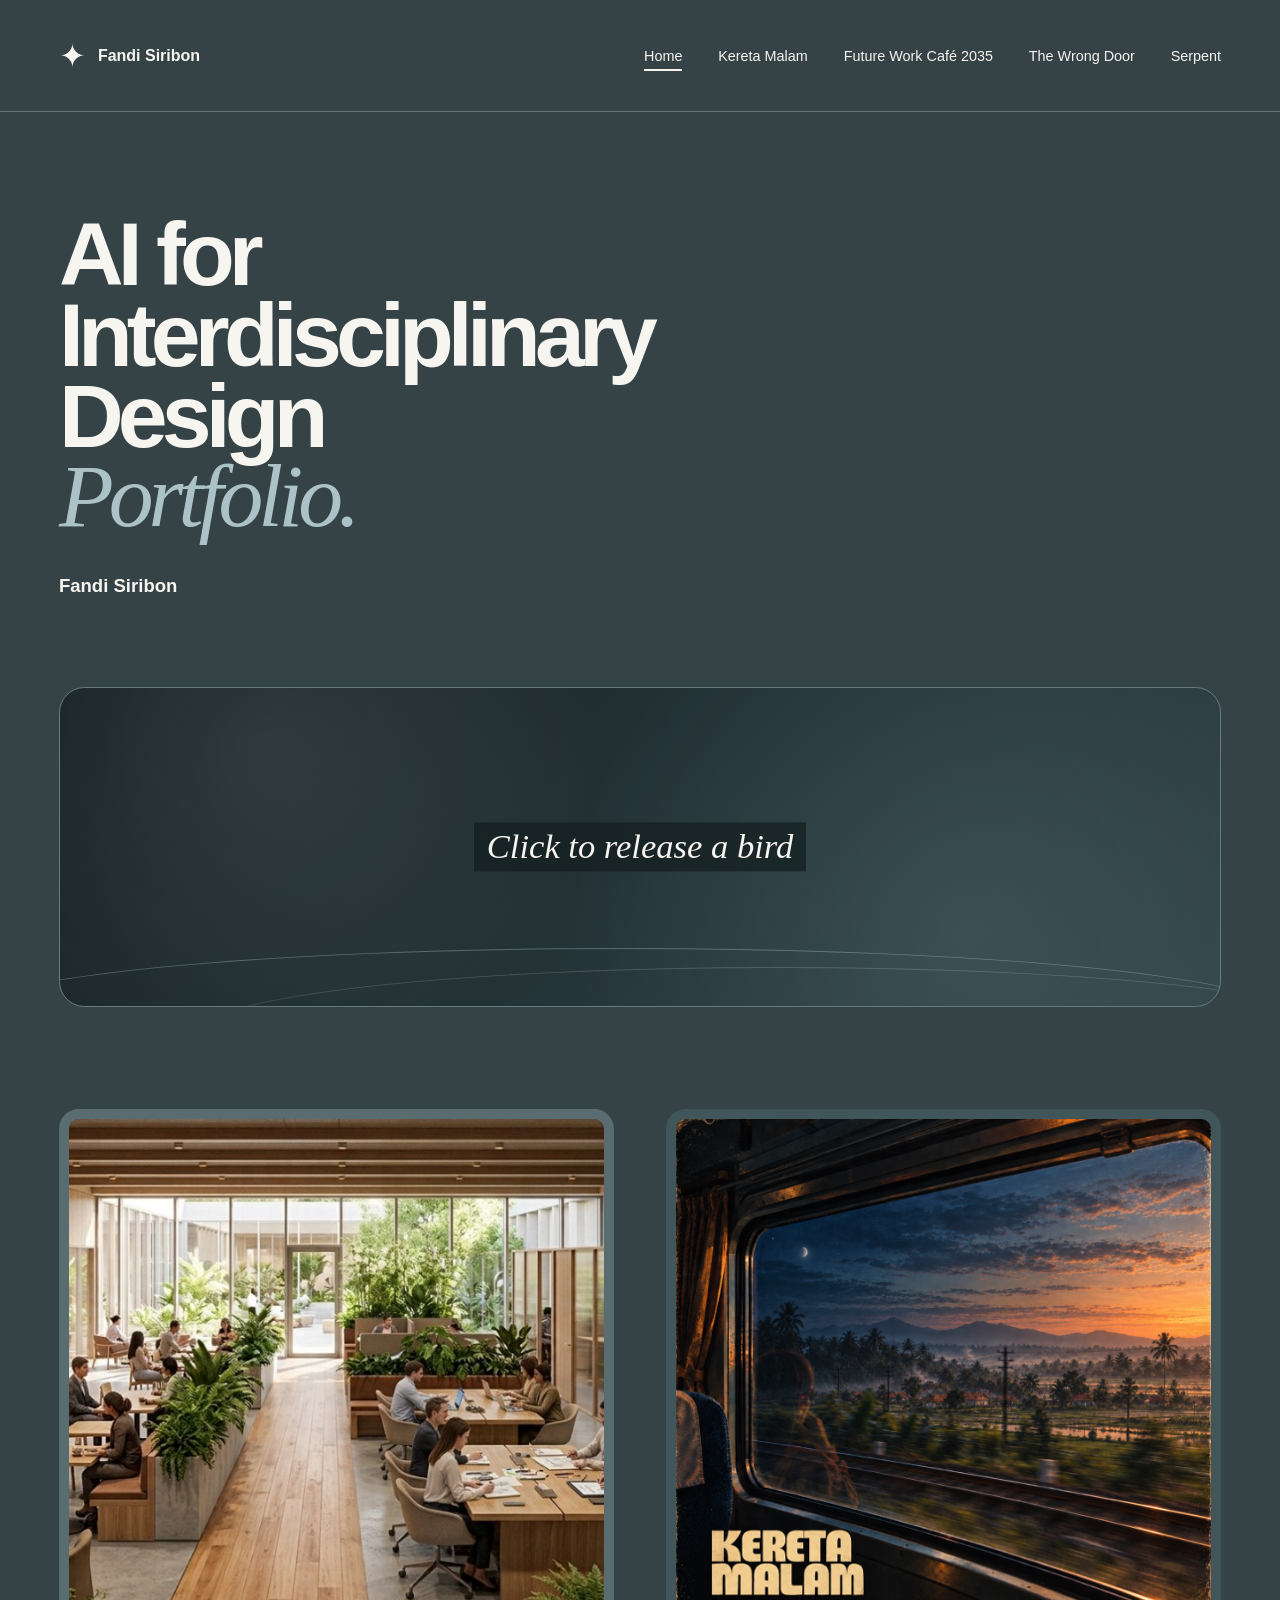
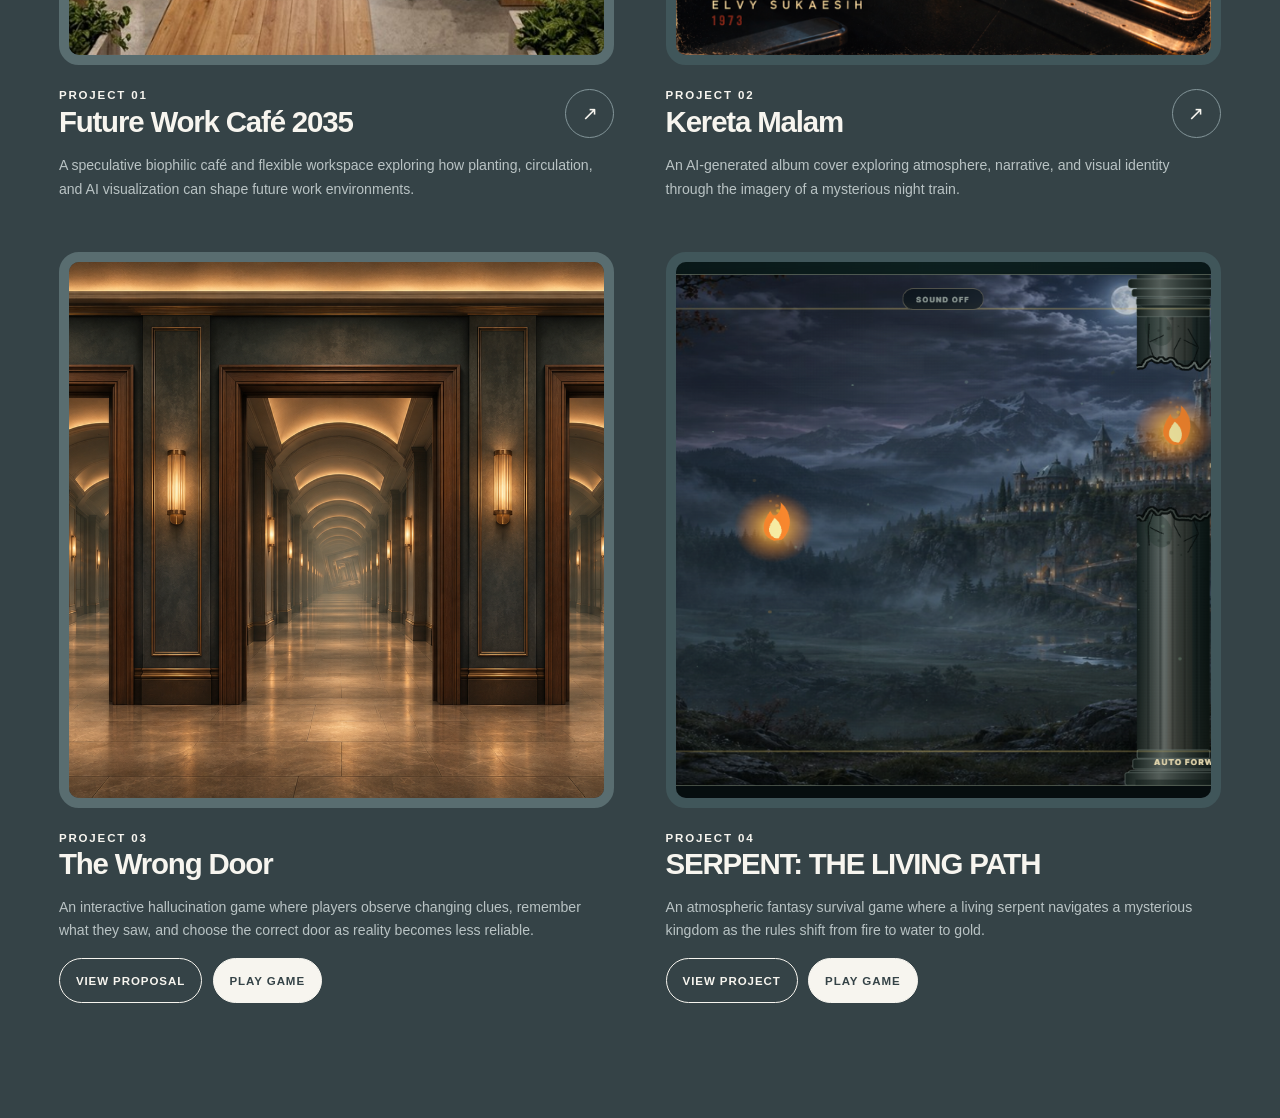
==== commit 0a0ebb5e: "Publish Serpent final project and QA fixes" ====
--- a/index.html
+++ b/index.html
@@ -21,6 +21,7 @@
         <a href="kereta-malam.html">Kereta Malam</a>
         <a href="future-work-cafe-2035.html">Future Work Café 2035</a>
         <a href="hallucination-proposal.html">The Wrong Door</a>
+        <a href="serpent.html">Serpent</a>
       </nav>
     </header>
 
@@ -56,6 +57,9 @@
               <h2 class="project-title">Future Work Café 2035</h2>
               <span class="project-arrow" aria-hidden="true">↗</span>
             </div>
+            <p class="project-summary">
+              A speculative biophilic café and flexible workspace exploring how planting, circulation, and AI visualization can shape future work environments.
+            </p>
             <span class="project-image-frame">
               <img
                 src="Assets/1%20-%20CONCEPT.jpg"
@@ -72,6 +76,9 @@
               <h2 class="project-title">Kereta Malam</h2>
               <span class="project-arrow" aria-hidden="true">↗</span>
             </div>
+            <p class="project-summary">
+              An AI-generated album cover exploring atmosphere, narrative, and visual identity through the imagery of a mysterious night train.
+            </p>
             <span class="project-image-frame">
               <img
                 src="Assets/2%20-%20FINAL%20PICTURE.png"
@@ -94,14 +101,45 @@
             >
               <span class="project-image-frame">
                 <img
-                  src="Assets/hallucination/wrong-door-thumbnail.svg"
-                  alt="Dark symmetrical hallway with three numbered doors, contradictory exit signs, and warm light beneath the center door"
+                  src="Assets/hallucination/wrong-door-luxury-corridor.png"
+                  alt="Dark luxury hallway with three open doorways and an impossible corridor receding through the center"
                 />
               </span>
             </a>
+            <p class="project-summary">
+              An interactive hallucination game where players observe changing clues, remember what they saw, and choose the correct door as reality becomes less reliable.
+            </p>
             <div class="project-actions" aria-label="The Wrong Door project links">
               <a class="project-action" href="hallucination-proposal.html">View proposal</a>
               <a class="project-action project-action--primary" href="the-wrong-door.html">Play game</a>
+            </div>
+          </div>
+        </article>
+
+        <article class="project-card project-card--square">
+          <div class="project-link project-link--split">
+            <div class="project-heading">
+              <span class="project-number">Project 04</span>
+              <h2 class="project-title">SERPENT: THE LIVING PATH</h2>
+            </div>
+            <a
+              class="project-image-link"
+              href="serpent.html"
+              aria-label="View the Serpent: The Living Path final project"
+            >
+              <span class="project-image-frame">
+                <img
+                  src="Assets/serpent/serpent-level-1-awakening.png"
+                  alt="Realistic turquoise serpent approaching glowing fire between broken columns in a moonlit fantasy kingdom"
+                />
+              </span>
+            </a>
+            <p class="project-summary">
+              An atmospheric fantasy survival game where a living serpent navigates a mysterious kingdom as the rules shift from fire to water to gold.
+            </p>
+            <div class="project-actions" aria-label="Serpent: The Living Path project links">
+              <a class="project-action" href="serpent.html">View project</a>
+              <a class="project-action project-action--primary" href="serpent-living-path.html">Play game</a>
             </div>
           </div>
         </article>
--- a/styles.css
+++ b/styles.css
@@ -290,6 +290,15 @@
   flex-wrap: wrap;
   gap: 0.65rem;
   margin-top: 1rem;
+  order: 4;
+}
+
+.project-summary {
+  max-width: 42rem;
+  margin: 1rem 0 0;
+  color: var(--muted);
+  font-size: 0.88rem;
+  line-height: 1.65;
   order: 3;
 }
 
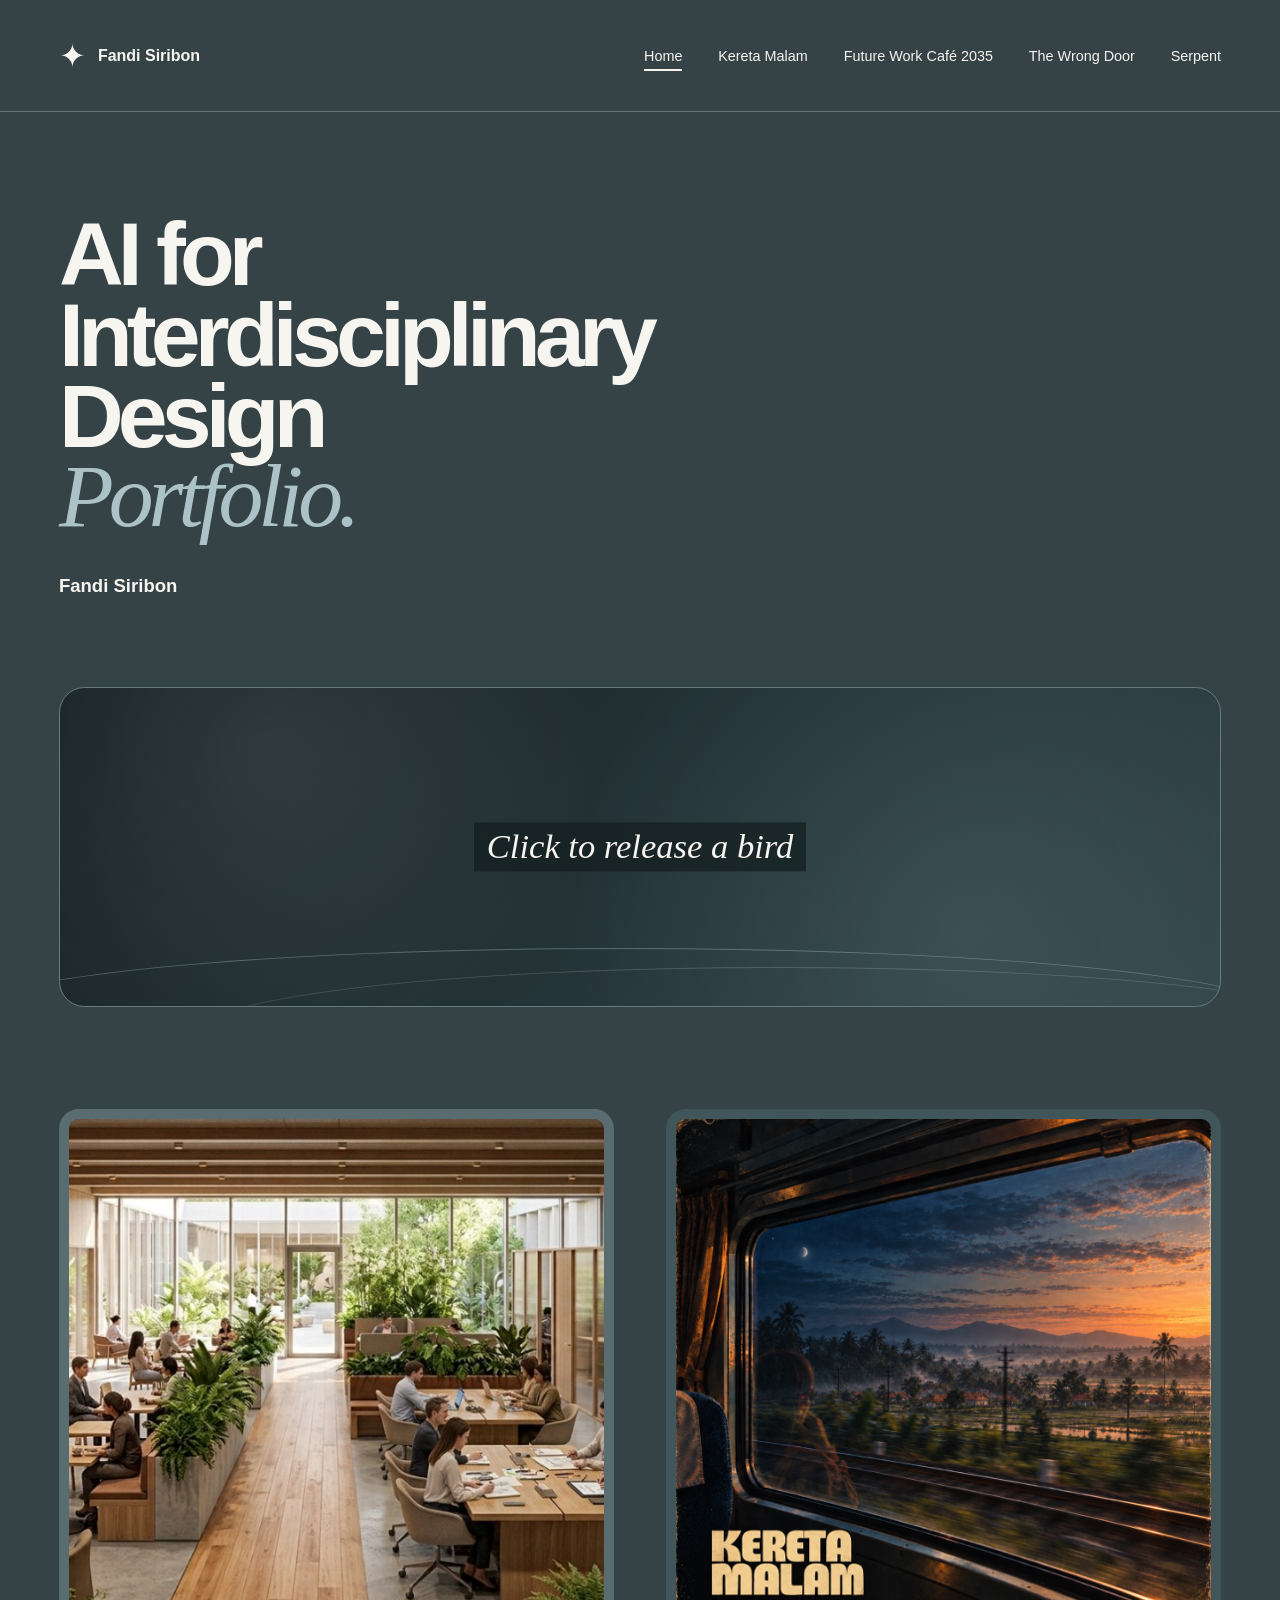
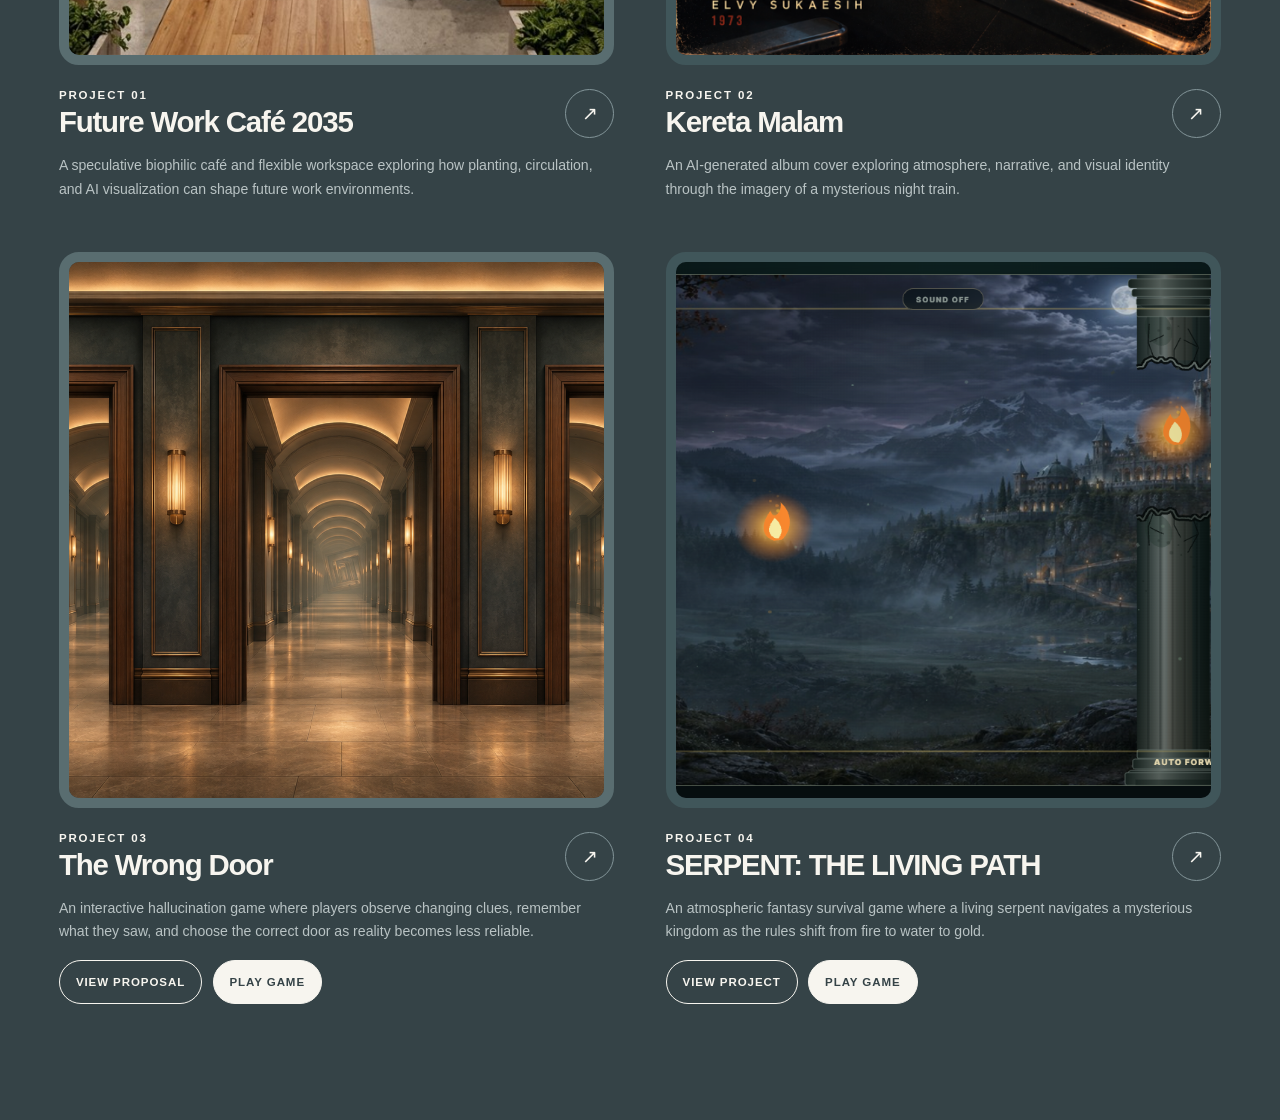
==== commit 817e38f0: "Add missing homepage project arrows" ====
--- a/index.html
+++ b/index.html
@@ -8,7 +8,7 @@
       content="AI for Interdisciplinary Design Portfolio — Fandi Siribon"
     />
     <title>AI for Interdisciplinary Design Portfolio — Fandi Siribon</title>
-    <link rel="stylesheet" href="styles.css" />
+    <link rel="stylesheet" href="styles.css?v=20261121-2" />
   </head>
   <body>
     <header class="site-header page-shell">
@@ -93,6 +93,11 @@
             <div class="project-heading">
               <span class="project-number">Project 03</span>
               <h2 class="project-title">The Wrong Door</h2>
+              <a
+                class="project-arrow"
+                href="hallucination-proposal.html"
+                aria-label="View The Wrong Door project proposal"
+              ><span aria-hidden="true">↗</span></a>
             </div>
             <a
               class="project-image-link"
@@ -121,6 +126,11 @@
             <div class="project-heading">
               <span class="project-number">Project 04</span>
               <h2 class="project-title">SERPENT: THE LIVING PATH</h2>
+              <a
+                class="project-arrow"
+                href="serpent.html"
+                aria-label="View the Serpent: The Living Path project"
+              ><span aria-hidden="true">↗</span></a>
             </div>
             <a
               class="project-image-link"
--- a/styles.css
+++ b/styles.css
@@ -376,6 +376,7 @@
   font-size: 1.2rem;
   line-height: 1;
   place-items: center;
+  text-decoration: none;
   transition: background 180ms ease, color 180ms ease, transform 180ms ease;
 }
 
@@ -425,6 +426,7 @@
 .primary-nav a:focus-visible,
 .project-link:focus-visible,
 .project-image-link:focus-visible,
+.project-arrow:focus-visible,
 .project-action:focus-visible {
   outline: 3px solid var(--focus);
   outline-offset: 5px;
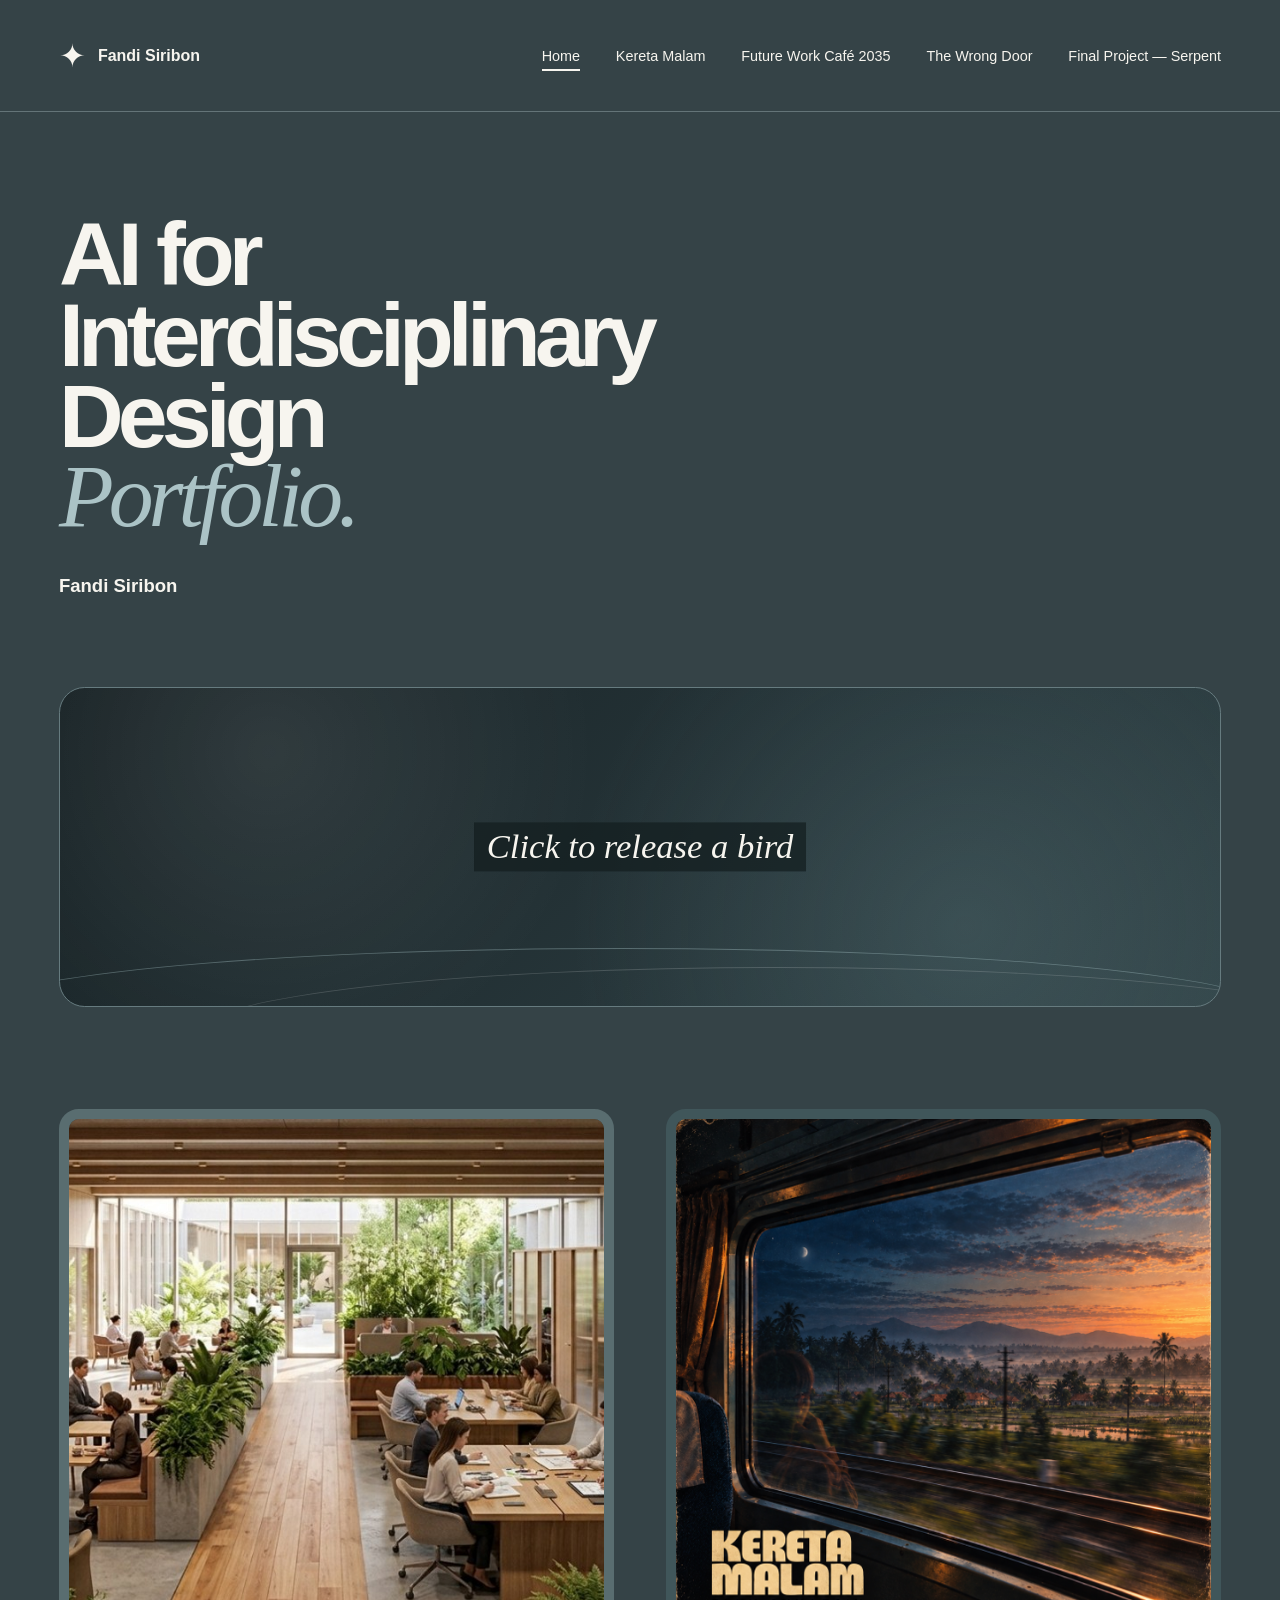
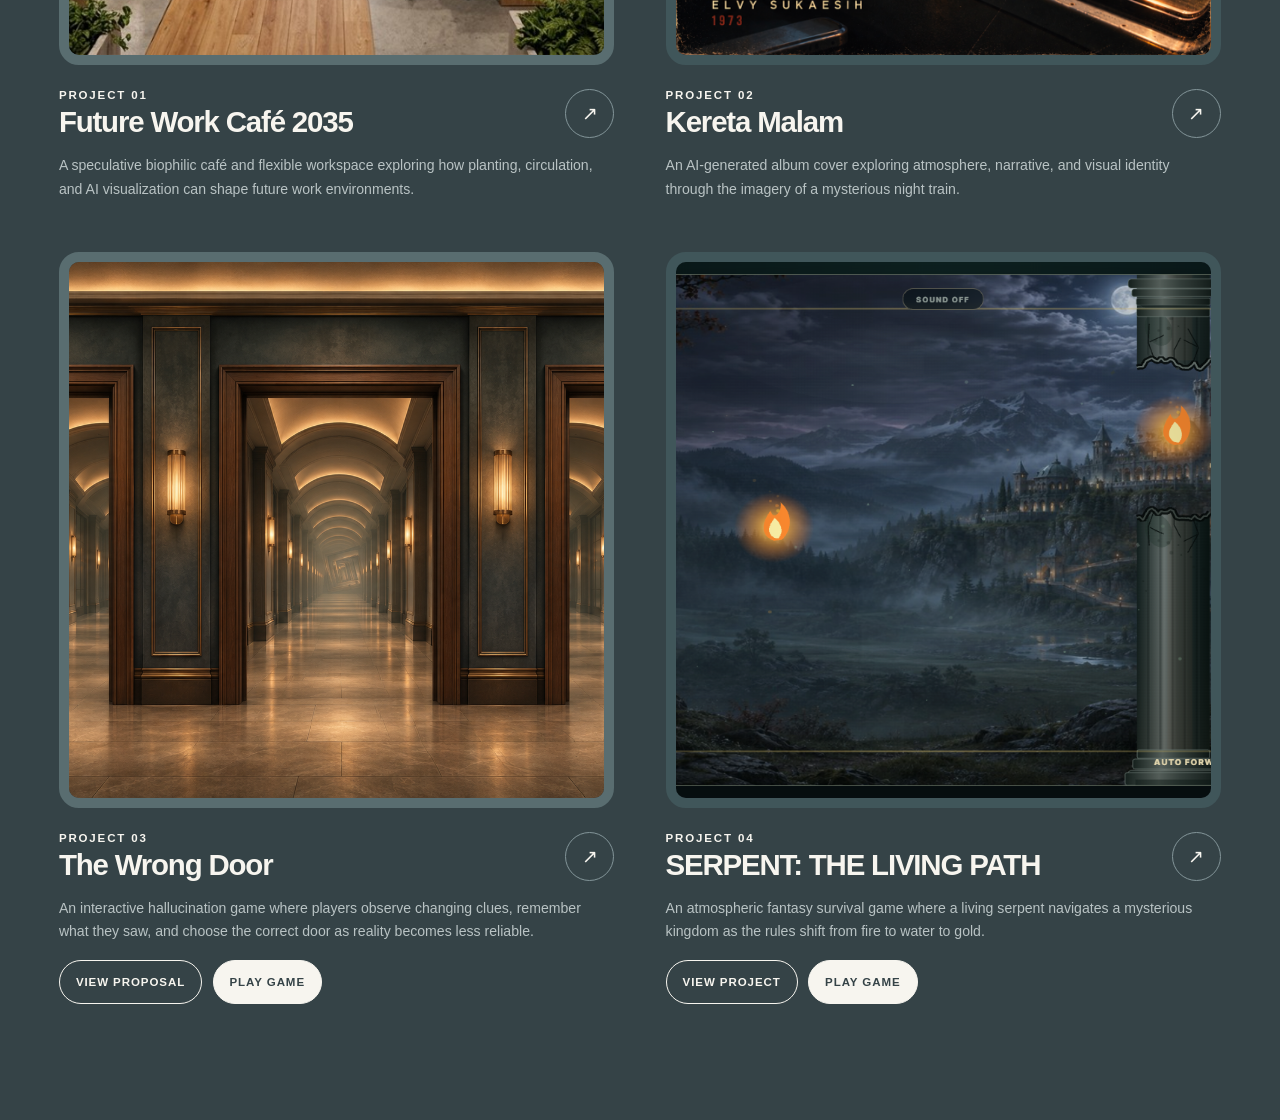
==== commit 8738155e: "Finalize café contrast and navigation" ====
--- a/index.html
+++ b/index.html
@@ -21,7 +21,7 @@
         <a href="kereta-malam.html">Kereta Malam</a>
         <a href="future-work-cafe-2035.html">Future Work Café 2035</a>
         <a href="hallucination-proposal.html">The Wrong Door</a>
-        <a href="serpent.html">Serpent</a>
+        <a href="serpent.html">Final Project — Serpent</a>
       </nav>
     </header>
 
